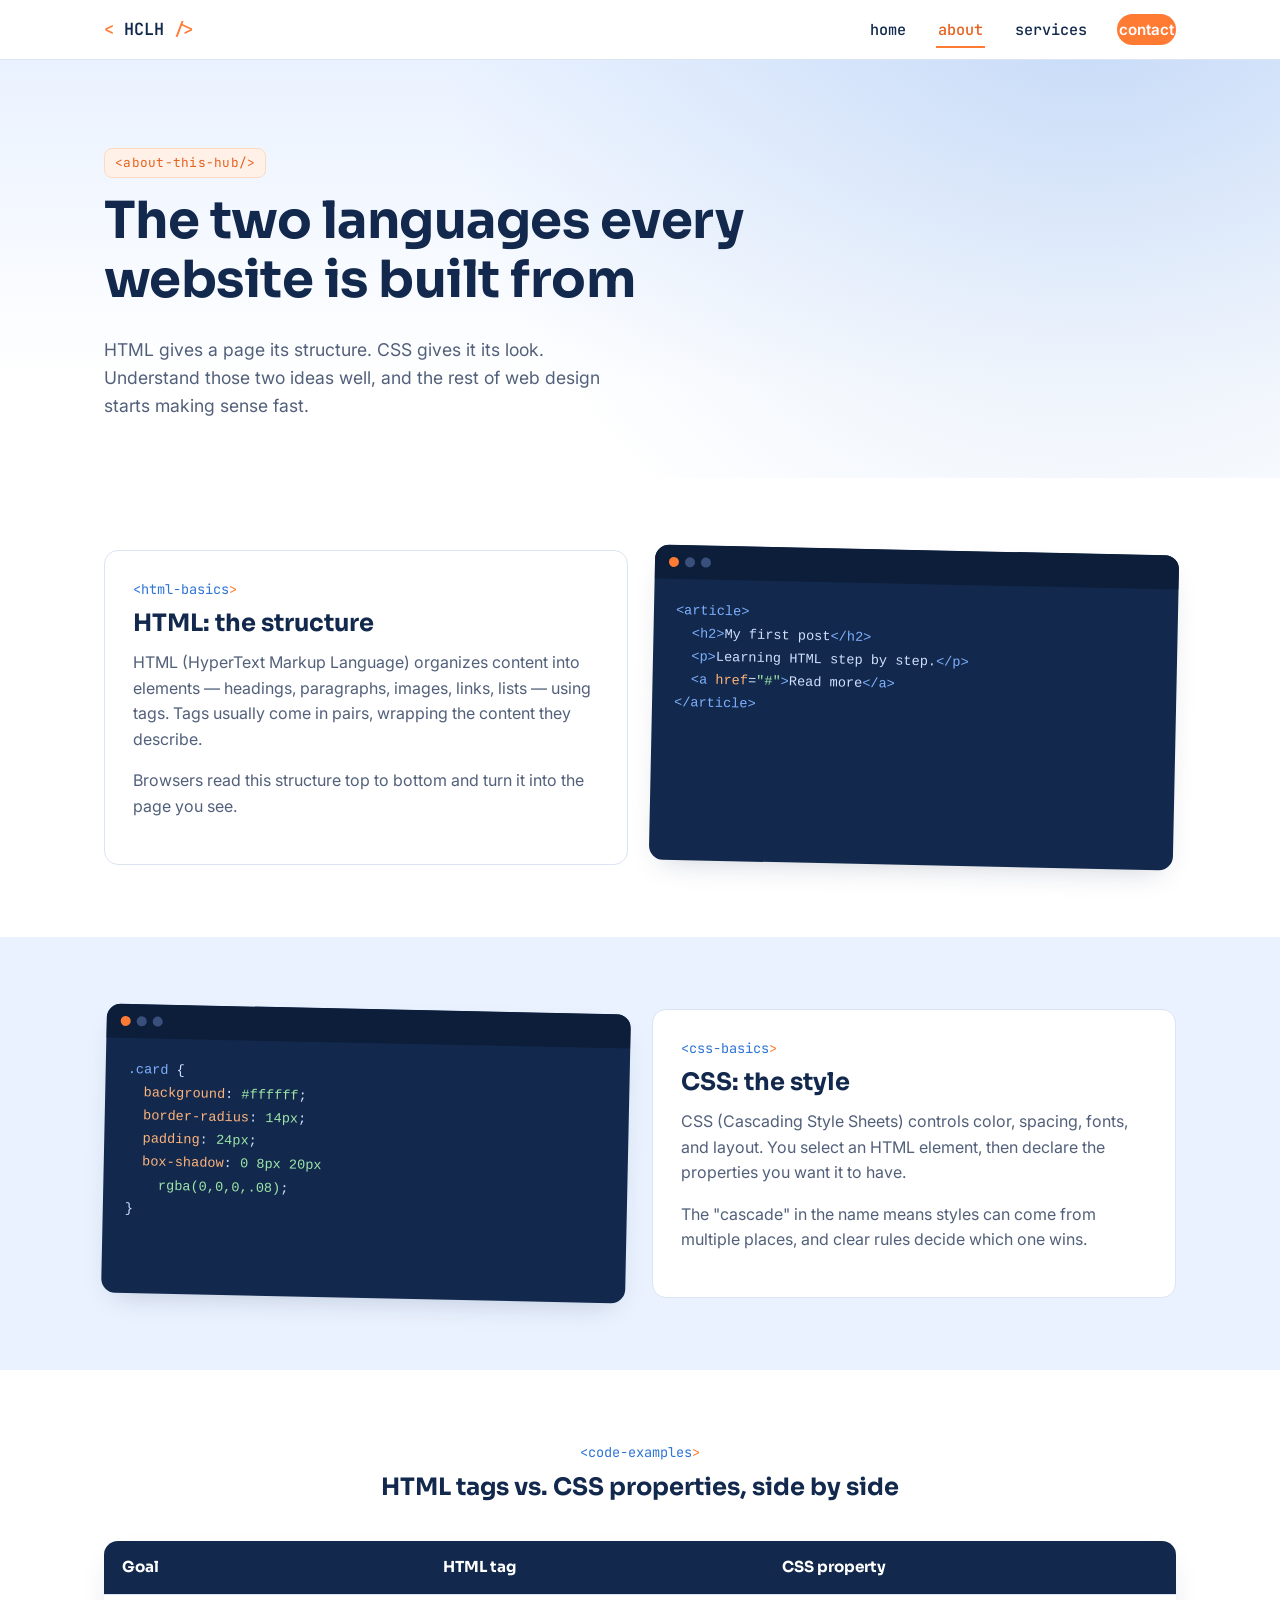
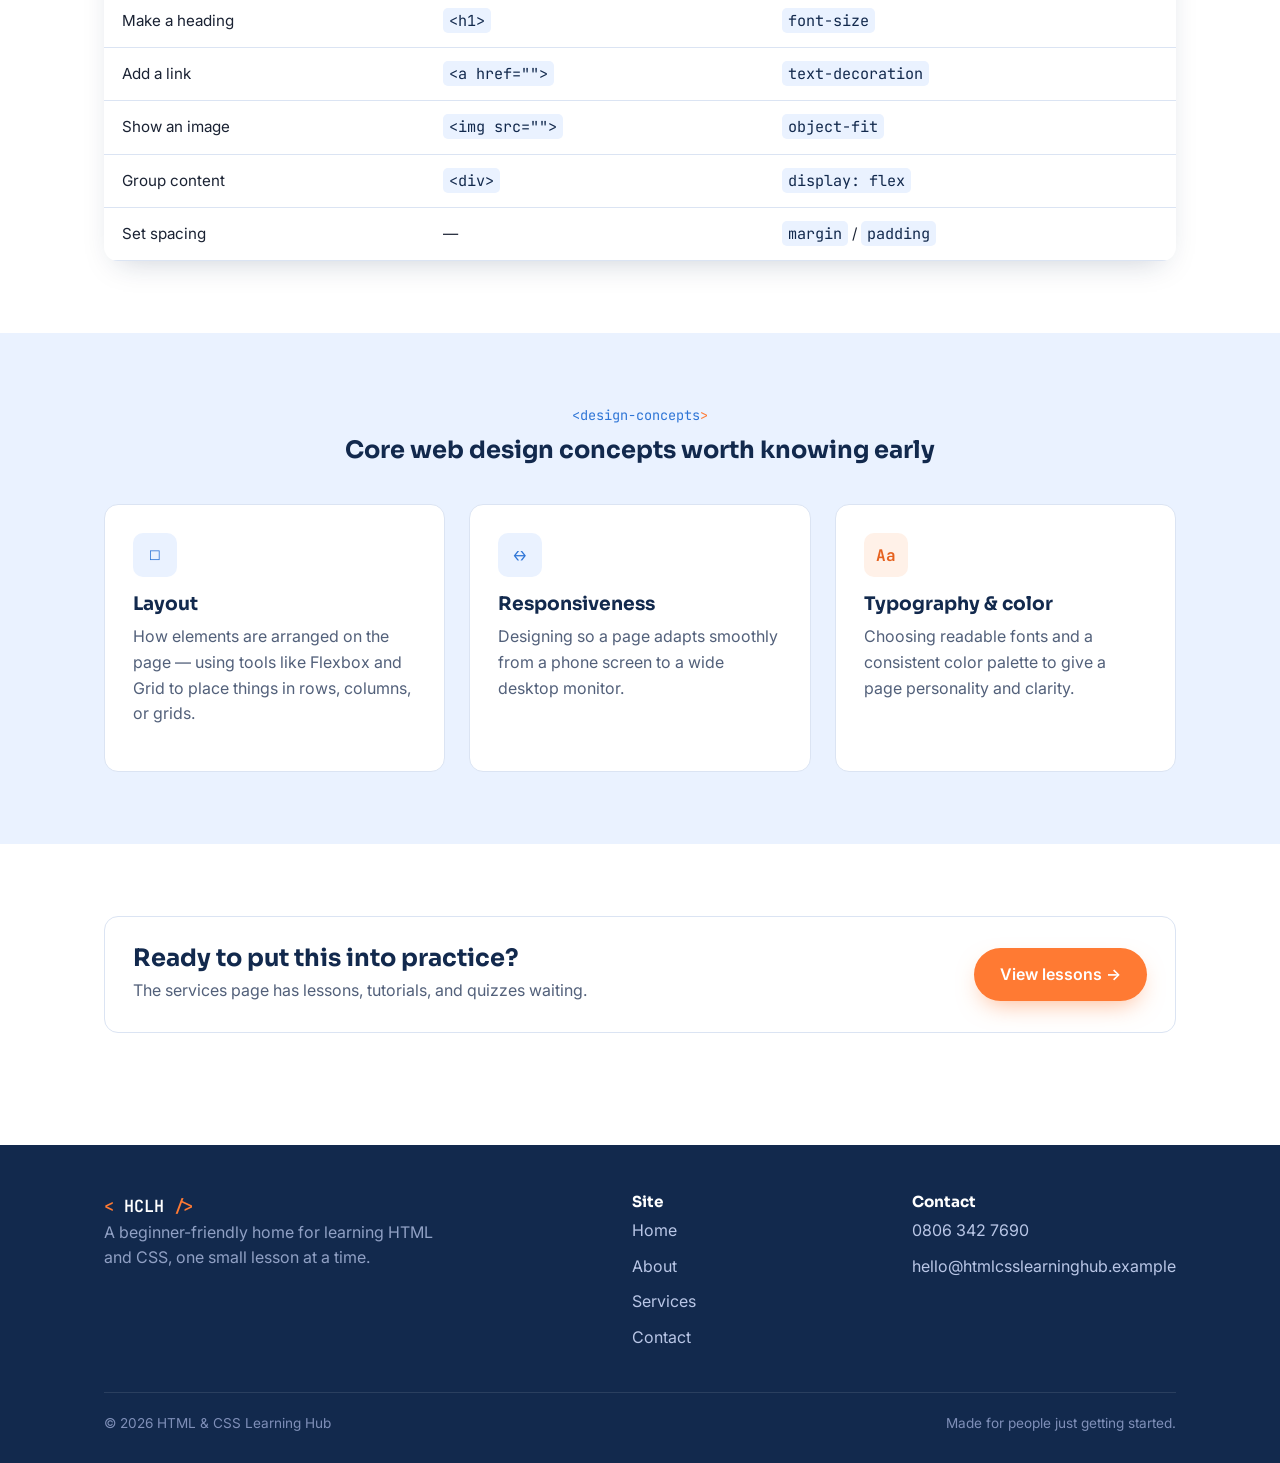
==== about.html @ b3390e3b "Add files via upload" ====
<!DOCTYPE html>
<html lang="en">
<head>
<meta charset="UTF-8" />
<meta name="viewport" content="width=device-width, initial-scale=1.0" />
<title>About — HTML &amp; CSS Learning Hub</title>
<meta name="description" content="HTML basics, CSS basics, code examples, and core web design concepts explained simply." />
<link rel="preconnect" href="https://fonts.googleapis.com">
<link href="https://fonts.googleapis.com/css2?family=Sora:wght@600;700;800&family=Inter:wght@400;500;600&family=JetBrains+Mono:wght@400;500;700&display=swap" rel="stylesheet">
<link rel="stylesheet" href="style.css" />
</head>
<body>
<a class="skip-link" href="#main">Skip to content</a>

<header class="site-header">
  <nav class="nav">
    <a href="index.html" class="brand"><span class="bracket">&lt;</span>HCLH<span class="bracket">/&gt;</span></a>
    <button class="nav-toggle" aria-label="Toggle menu" aria-expanded="false">
      <span></span>
    </button>
    <ul class="nav-links">
      <li><a href="index.html">home</a></li>
      <li><a href="about.html" aria-current="page">about</a></li>
      <li><a href="services.html">services</a></li>
      <li><a href="contact.html" class="nav-cta">contact</a></li>
    </ul>
  </nav>
</header>

<main id="main">

  <section class="hero" style="padding-bottom:40px;">
    <div class="container">
      <span class="eyebrow-tag">&lt;about-this-hub/&gt;</span>
      <h1 style="max-width:22ch;">The two languages every website is built from</h1>
      <p class="lede">HTML gives a page its structure. CSS gives it its look. Understand those two ideas well, and the rest of web design starts making sense fast.</p>
    </div>
  </section>

  <section>
    <div class="container grid-2">
      <div class="card">
        <span class="tag-label">&lt;html-basics<span class="close">&gt;</span></span>
        <h2>HTML: the structure</h2>
        <p>HTML (HyperText Markup Language) organizes content into elements — headings, paragraphs, images, links, lists — using tags. Tags usually come in pairs, wrapping the content they describe.</p>
        <p>Browsers read this structure top to bottom and turn it into the page you see.</p>
      </div>
      <div class="code-window">
        <div class="bar"><span></span><span></span><span></span></div>
        <pre><span class="tag">&lt;article&gt;</span>
  <span class="tag">&lt;h2&gt;</span>My first post<span class="tag">&lt;/h2&gt;</span>
  <span class="tag">&lt;p&gt;</span>Learning HTML step by step.<span class="tag">&lt;/p&gt;</span>
  <span class="tag">&lt;a</span> <span class="attr">href</span>=<span class="str">"#"</span><span class="tag">&gt;</span>Read more<span class="tag">&lt;/a&gt;</span>
<span class="tag">&lt;/article&gt;</span></pre>
      </div>
    </div>
  </section>

  <section class="section-alt">
    <div class="container grid-2">
      <div class="code-window" style="order:1;">
        <div class="bar"><span></span><span></span><span></span></div>
        <pre><span class="tag">.card</span> {
  <span class="attr">background</span>: <span class="str">#ffffff</span>;
  <span class="attr">border-radius</span>: <span class="str">14px</span>;
  <span class="attr">padding</span>: <span class="str">24px</span>;
  <span class="attr">box-shadow</span>: <span class="str">0 8px 20px</span>
    <span class="str">rgba(0,0,0,.08)</span>;
}</pre>
      </div>
      <div class="card" style="order:2;">
        <span class="tag-label">&lt;css-basics<span class="close">&gt;</span></span>
        <h2>CSS: the style</h2>
        <p>CSS (Cascading Style Sheets) controls color, spacing, fonts, and layout. You select an HTML element, then declare the properties you want it to have.</p>
        <p>The "cascade" in the name means styles can come from multiple places, and clear rules decide which one wins.</p>
      </div>
    </div>
  </section>

  <section>
    <div class="container">
      <div class="section-head center">
        <span class="tag-label">&lt;code-examples<span class="close">&gt;</span></span>
        <h2>HTML tags vs. CSS properties, side by side</h2>
      </div>
      <table class="compare">
        <thead>
          <tr><th>Goal</th><th>HTML tag</th><th>CSS property</th></tr>
        </thead>
        <tbody>
          <tr><td>Make a heading</td><td><code>&lt;h1&gt;</code></td><td><code>font-size</code></td></tr>
          <tr><td>Add a link</td><td><code>&lt;a href=""&gt;</code></td><td><code>text-decoration</code></td></tr>
          <tr><td>Show an image</td><td><code>&lt;img src=""&gt;</code></td><td><code>object-fit</code></td></tr>
          <tr><td>Group content</td><td><code>&lt;div&gt;</code></td><td><code>display: flex</code></td></tr>
          <tr><td>Set spacing</td><td>—</td><td><code>margin</code> / <code>padding</code></td></tr>
        </tbody>
      </table>
    </div>
  </section>

  <section class="section-alt">
    <div class="container">
      <div class="section-head center">
        <span class="tag-label">&lt;design-concepts<span class="close">&gt;</span></span>
        <h2>Core web design concepts worth knowing early</h2>
      </div>
      <div class="grid-3">
        <div class="card">
          <div class="icon">□</div>
          <h3>Layout</h3>
          <p>How elements are arranged on the page — using tools like Flexbox and Grid to place things in rows, columns, or grids.</p>
        </div>
        <div class="card">
          <div class="icon">↔</div>
          <h3>Responsiveness</h3>
          <p>Designing so a page adapts smoothly from a phone screen to a wide desktop monitor.</p>
        </div>
        <div class="card orange">
          <div class="icon">Aa</div>
          <h3>Typography &amp; color</h3>
          <p>Choosing readable fonts and a consistent color palette to give a page personality and clarity.</p>
        </div>
      </div>
    </div>
  </section>

  <section>
    <div class="container">
      <div class="card orange" style="display:flex; align-items:center; justify-content:space-between; gap:24px; flex-wrap:wrap;">
        <div>
          <h2 style="margin-bottom:6px;">Ready to put this into practice?</h2>
          <p style="margin:0;">The services page has lessons, tutorials, and quizzes waiting.</p>
        </div>
        <a href="services.html" class="btn btn-primary">View lessons →</a>
      </div>
    </div>
  </section>

</main>

<footer class="site-footer">
  <div class="container">
    <div class="footer-grid">
      <div class="footer-brand">
        <a href="index.html" class="brand" style="color:var(--white);"><span class="bracket">&lt;</span>HCLH<span class="bracket">/&gt;</span></a>
        <p>A beginner-friendly home for learning HTML and CSS, one small lesson at a time.</p>
      </div>
      <div>
        <h4>Site</h4>
        <ul>
          <li><a href="index.html">Home</a></li>
          <li><a href="about.html">About</a></li>
          <li><a href="services.html">Services</a></li>
          <li><a href="contact.html">Contact</a></li>
        </ul>
      </div>
      <div>
        <h4>Contact</h4>
        <ul>
          <li><a href="tel:08063427690">0806 342 7690</a></li>
          <li><a href="mailto:hello@htmlcsslearninghub.example">hello@htmlcsslearninghub.example</a></li>
        </ul>
      </div>
    </div>
    <div class="footer-bottom">
      <span>© 2026 HTML &amp; CSS Learning Hub</span>
      <span>Made for people just getting started.</span>
    </div>
  </div>
</footer>

<script src="script.js"></script>
</body>
</html>
---- style.css ----
/* ============================================
   HTML & CSS Learning Hub — shared stylesheet
   Palette: deep blue / sky blue / white / orange
   Display: Sora | Body: Inter | Code: JetBrains Mono
   ============================================ */

:root {
  --navy: #12294d;
  --blue: #2e75d6;
  --sky: #eaf2ff;
  --white: #ffffff;
  --orange: #ff7a33;
  --orange-dark: #e6621f;
  --ink: #1a2233;
  --ink-soft: #52607a;
  --line: #dbe4f3;

  --font-display: "Sora", sans-serif;
  --font-body: "Inter", sans-serif;
  --font-code: "JetBrains Mono", monospace;

  --radius: 14px;
  --shadow: 0 12px 30px -14px rgba(18, 41, 77, 0.25);
  --max: 1120px;
}

* { box-sizing: border-box; }

html {
  scroll-behavior: smooth;
}

@media (prefers-reduced-motion: reduce) {
  html { scroll-behavior: auto; }
  *, *::before, *::after { animation-duration: 0.01ms !important; transition-duration: 0.01ms !important; }
}

body {
  margin: 0;
  font-family: var(--font-body);
  color: var(--ink);
  background: var(--white);
  line-height: 1.6;
}

img { max-width: 100%; display: block; }

a { color: inherit; text-decoration: none; }

h1, h2, h3, h4 {
  font-family: var(--font-display);
  color: var(--navy);
  line-height: 1.15;
  margin: 0 0 0.5em;
}

p { margin: 0 0 1em; color: var(--ink-soft); }

.container {
  max-width: var(--max);
  margin: 0 auto;
  padding: 0 24px;
}

.eyebrow-tag {
  display: inline-block;
  font-family: var(--font-code);
  font-size: 0.8rem;
  color: var(--orange-dark);
  background: #fff1e8;
  border: 1px solid #ffd9bf;
  padding: 4px 10px;
  border-radius: 8px;
  margin-bottom: 14px;
  letter-spacing: 0.02em;
}

/* -------- skip link -------- */
.skip-link {
  position: absolute;
  left: -999px;
  top: auto;
  background: var(--orange);
  color: var(--white);
  padding: 10px 16px;
  border-radius: 8px;
  z-index: 200;
}
.skip-link:focus {
  left: 16px;
  top: 16px;
}

/* -------- header / nav -------- */
.site-header {
  position: sticky;
  top: 0;
  z-index: 100;
  background: rgba(255, 255, 255, 0.9);
  backdrop-filter: blur(8px);
  border-bottom: 1px solid var(--line);
}

.nav {
  display: flex;
  align-items: center;
  justify-content: space-between;
  padding: 16px 24px;
  max-width: var(--max);
  margin: 0 auto;
}

.brand {
  display: flex;
  align-items: center;
  gap: 10px;
  font-family: var(--font-code);
  font-weight: 600;
  font-size: 1.05rem;
  color: var(--navy);
}

.brand .bracket {
  color: var(--orange);
}

.nav-links {
  display: flex;
  gap: 28px;
  list-style: none;
  margin: 0;
  padding: 0;
  font-weight: 500;
}

.nav-links a {
  position: relative;
  padding: 6px 2px;
  color: var(--navy);
  font-family: var(--font-code);
  font-size: 0.95rem;
}

.nav-links a::after {
  content: "";
  position: absolute;
  left: 0;
  bottom: -2px;
  height: 2px;
  width: 0;
  background: var(--orange);
  transition: width 0.2s ease;
}

.nav-links a:hover::after,
.nav-links a[aria-current="page"]::after {
  width: 100%;
}

.nav-links a[aria-current="page"] {
  color: var(--orange-dark);
}

.nav-cta {
  background: var(--orange);
  color: var(--white) !important;
  padding: 10px 18px;
  border-radius: 999px;
  font-family: var(--font-body) !important;
  font-weight: 600;
}
.nav-cta::after { display: none; }
.nav-cta:hover { background: var(--orange-dark); }

.nav-toggle {
  display: none;
  background: none;
  border: 1px solid var(--line);
  border-radius: 8px;
  padding: 8px 10px;
  cursor: pointer;
}
.nav-toggle span,
.nav-toggle span::before,
.nav-toggle span::after {
  display: block;
  width: 20px;
  height: 2px;
  background: var(--navy);
  position: relative;
  transition: 0.2s;
}
.nav-toggle span::before { content: ""; position: absolute; top: -6px; }
.nav-toggle span::after { content: ""; position: absolute; top: 6px; }

/* -------- buttons -------- */
.btn {
  display: inline-flex;
  align-items: center;
  gap: 8px;
  padding: 14px 26px;
  border-radius: 999px;
  font-weight: 600;
  font-size: 1rem;
  border: none;
  cursor: pointer;
  transition: transform 0.15s ease, box-shadow 0.15s ease, background 0.15s ease;
}
.btn-primary {
  background: var(--orange);
  color: var(--white);
  box-shadow: 0 10px 24px -8px rgba(255, 122, 51, 0.55);
}
.btn-primary:hover { background: var(--orange-dark); transform: translateY(-2px); }

.btn-ghost {
  background: transparent;
  color: var(--navy);
  border: 1.5px solid var(--line);
}
.btn-ghost:hover { border-color: var(--blue); color: var(--blue); }

/* -------- hero -------- */
.hero {
  background:
    radial-gradient(circle at 85% -10%, rgba(46, 117, 214, 0.18), transparent 55%),
    linear-gradient(180deg, var(--sky) 0%, var(--white) 78%);
  padding: 88px 0 64px;
  overflow: hidden;
}

.hero-grid {
  display: grid;
  grid-template-columns: 1.1fr 0.9fr;
  gap: 48px;
  align-items: center;
}

.hero h1 {
  font-size: clamp(2.1rem, 4vw, 3.2rem);
  letter-spacing: -0.01em;
}

.hero h1 .accent { color: var(--orange); }

.hero p.lede {
  font-size: 1.1rem;
  max-width: 46ch;
}

.hero-actions {
  display: flex;
  gap: 14px;
  margin-top: 28px;
  flex-wrap: wrap;
}

/* code-window signature element */
.code-window {
  background: var(--navy);
  border-radius: var(--radius);
  box-shadow: var(--shadow);
  overflow: hidden;
  font-family: var(--font-code);
  transform: rotate(1.2deg);
}
.code-window:hover { transform: rotate(0deg); transition: transform 0.3s ease; }

.code-window .bar {
  display: flex;
  gap: 6px;
  padding: 12px 14px;
  background: #0d1e3a;
}
.code-window .bar span {
  width: 10px; height: 10px; border-radius: 50%;
  background: #3a507c;
}
.code-window .bar span:nth-child(1) { background: #ff7a33; }

.code-window pre {
  margin: 0;
  padding: 20px 22px 26px;
  font-size: 0.85rem;
  line-height: 1.7;
  color: #cfe0ff;
  overflow-x: auto;
}
.code-window .tag { color: #7fb0ff; }
.code-window .attr { color: #ffb37a; }
.code-window .str { color: #9ee6a8; }
.code-window .cmt { color: #6d80a8; }

/* -------- sections -------- */
section { padding: 72px 0; }
.section-alt { background: var(--sky); }

.section-head {
  max-width: 60ch;
  margin-bottom: 40px;
}
.section-head.center { margin-left: auto; margin-right: auto; text-align: center; }

/* tag-labelled section markers (structure = HTML tags, matches subject) */
.tag-label {
  font-family: var(--font-code);
  font-size: 0.85rem;
  color: var(--blue);
  display: block;
  margin-bottom: 10px;
}
.tag-label .close { color: var(--orange); }

/* -------- cards / grid -------- */
.grid-3 {
  display: grid;
  grid-template-columns: repeat(3, 1fr);
  gap: 24px;
}
.grid-2 {
  display: grid;
  grid-template-columns: repeat(2, 1fr);
  gap: 24px;
}

.card {
  background: var(--white);
  border: 1px solid var(--line);
  border-radius: var(--radius);
  padding: 28px;
  transition: transform 0.2s ease, box-shadow 0.2s ease, border-color 0.2s ease;
}
.card:hover {
  transform: translateY(-4px);
  box-shadow: var(--shadow);
  border-color: var(--blue);
}
.card .icon {
  width: 44px; height: 44px;
  border-radius: 10px;
  background: var(--sky);
  color: var(--blue);
  display: flex; align-items: center; justify-content: center;
  font-family: var(--font-code);
  font-weight: 700;
  margin-bottom: 16px;
}
.card.orange .icon { background: #fff1e8; color: var(--orange-dark); }

/* -------- steps / process (real sequence: learning path) -------- */
.path {
  display: grid;
  grid-template-columns: repeat(4, 1fr);
  gap: 20px;
  counter-reset: step;
}
.path li {
  list-style: none;
  position: relative;
  padding: 24px 20px 20px;
  background: var(--white);
  border: 1px solid var(--line);
  border-radius: var(--radius);
}
.path li::before {
  counter-increment: step;
  content: counter(step);
  font-family: var(--font-code);
  font-weight: 700;
  color: var(--white);
  background: var(--blue);
  width: 30px; height: 30px;
  border-radius: 50%;
  display: flex; align-items: center; justify-content: center;
  margin-bottom: 14px;
}
.path li:nth-child(4)::before { background: var(--orange); }

/* -------- table (code examples) -------- */
.compare {
  width: 100%;
  border-collapse: collapse;
  font-size: 0.95rem;
  background: var(--white);
  border-radius: var(--radius);
  overflow: hidden;
  box-shadow: var(--shadow);
}
.compare th, .compare td {
  padding: 14px 18px;
  text-align: left;
  border-bottom: 1px solid var(--line);
}
.compare thead th {
  background: var(--navy);
  color: var(--white);
  font-family: var(--font-display);
}
.compare code {
  font-family: var(--font-code);
  background: var(--sky);
  padding: 2px 6px;
  border-radius: 5px;
  color: var(--navy);
}

/* -------- pricing / plan cards for services -------- */
.plan {
  border: 1px solid var(--line);
  border-radius: var(--radius);
  padding: 32px 28px;
  background: var(--white);
}
.plan.featured {
  border: 2px solid var(--orange);
  box-shadow: var(--shadow);
  position: relative;
}
.plan.featured .badge {
  position: absolute;
  top: -14px; left: 28px;
  background: var(--orange);
  color: var(--white);
  font-size: 0.75rem;
  padding: 5px 12px;
  border-radius: 999px;
  font-weight: 600;
}
.plan ul { padding-left: 0; list-style: none; margin: 20px 0; }
.plan ul li {
  padding: 8px 0 8px 26px;
  position: relative;
  color: var(--ink-soft);
  border-top: 1px dashed var(--line);
}
.plan ul li:first-child { border-top: none; }
.plan ul li::before {
  content: "✓";
  position: absolute; left: 0;
  color: var(--blue);
  font-weight: 700;
}

/* -------- contact -------- */
.contact-grid {
  display: grid;
  grid-template-columns: 1fr 1fr;
  gap: 40px;
}
.info-row {
  display: flex;
  gap: 14px;
  align-items: flex-start;
  margin-bottom: 20px;
}
.info-row .ico {
  width: 40px; height: 40px;
  border-radius: 10px;
  background: var(--sky);
  color: var(--blue);
  display: flex; align-items: center; justify-content: center;
  flex-shrink: 0;
  font-family: var(--font-code);
}
.info-row strong { display: block; color: var(--navy); }

form.contact-form {
  background: var(--white);
  border: 1px solid var(--line);
  border-radius: var(--radius);
  padding: 28px;
  box-shadow: var(--shadow);
}
.field { margin-bottom: 18px; }
.field label {
  display: block;
  font-weight: 600;
  font-size: 0.9rem;
  color: var(--navy);
  margin-bottom: 6px;
}
.field input,
.field textarea {
  width: 100%;
  padding: 12px 14px;
  border-radius: 10px;
  border: 1.5px solid var(--line);
  font-family: var(--font-body);
  font-size: 0.95rem;
  background: var(--sky);
  color: var(--ink);
}
.field input:focus,
.field textarea:focus {
  outline: 2px solid var(--blue);
  outline-offset: 1px;
  background: var(--white);
}
.field textarea { resize: vertical; min-height: 120px; }

.map-embed {
  border-radius: var(--radius);
  overflow: hidden;
  border: 1px solid var(--line);
  margin-top: 24px;
  box-shadow: var(--shadow);
}
.map-embed iframe { width: 100%; height: 260px; border: 0; display: block; }

/* -------- footer -------- */
footer.site-footer {
  background: var(--navy);
  color: #b9c6e6;
  padding: 48px 0 28px;
  margin-top: 40px;
}
.footer-grid {
  display: grid;
  grid-template-columns: 2fr 1fr 1fr;
  gap: 32px;
  margin-bottom: 32px;
}
.footer-grid h4 { color: var(--white); font-size: 0.95rem; }
.footer-grid ul { list-style: none; padding: 0; margin: 0; }
.footer-grid li { margin-bottom: 10px; }
.footer-grid a:hover { color: var(--orange); }
.footer-brand p { color: #90a0c4; max-width: 34ch; }
.footer-bottom {
  border-top: 1px solid rgba(255,255,255,0.1);
  padding-top: 20px;
  font-size: 0.85rem;
  display: flex;
  justify-content: space-between;
  flex-wrap: wrap;
  gap: 8px;
  color: #7f8fb8;
}

/* -------- focus visibility -------- */
a:focus-visible, button:focus-visible, input:focus-visible, textarea:focus-visible {
  outline: 2px solid var(--orange);
  outline-offset: 2px;
}

/* -------- responsive -------- */
@media (max-width: 900px) {
  .hero-grid { grid-template-columns: 1fr; }
  .grid-3, .path { grid-template-columns: repeat(2, 1fr); }
  .grid-2, .contact-grid { grid-template-columns: 1fr; }
  .footer-grid { grid-template-columns: 1fr 1fr; }
}

@media (max-width: 680px) {
  .nav-links {
    position: absolute;
    top: 100%; left: 0; right: 0;
    background: var(--white);
    flex-direction: column;
    padding: 20px 24px;
    border-bottom: 1px solid var(--line);
    display: none;
    gap: 16px;
  }
  .nav-links.open { display: flex; }
  .nav-toggle { display: block; }
  .grid-3, .path, .footer-grid { grid-template-columns: 1fr; }
  .hero { padding: 56px 0 40px; }
  .compare { font-size: 0.85rem; }
}
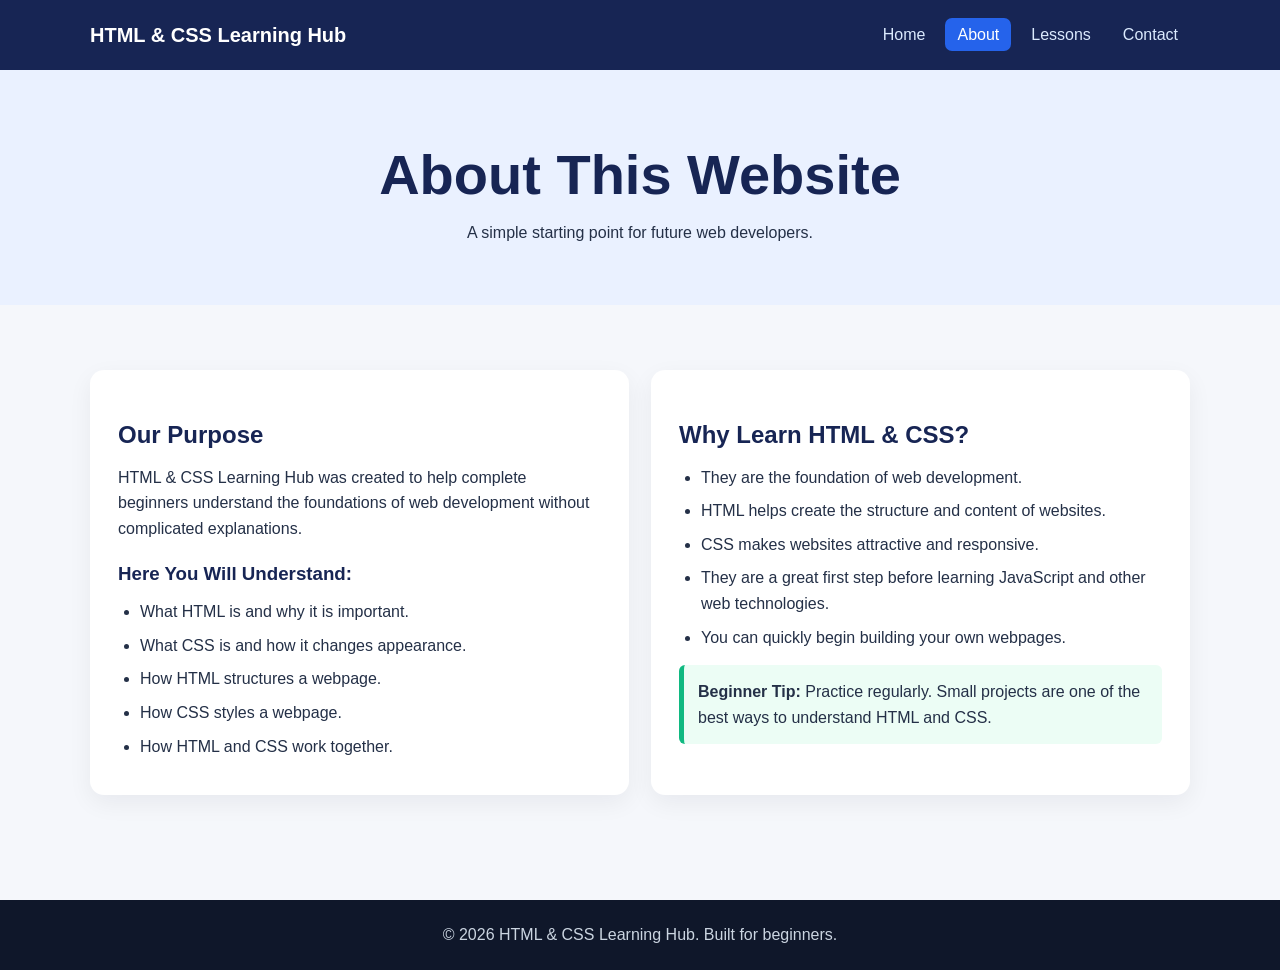
==== commit 533be42a: "Add files via upload" ====
--- a/about.html
+++ b/about.html
@@ -1,174 +1,42 @@
 <!DOCTYPE html>
 <html lang="en">
 <head>
-<meta charset="UTF-8" />
-<meta name="viewport" content="width=device-width, initial-scale=1.0" />
-<title>About — HTML &amp; CSS Learning Hub</title>
-<meta name="description" content="HTML basics, CSS basics, code examples, and core web design concepts explained simply." />
-<link rel="preconnect" href="https://fonts.googleapis.com">
-<link href="https://fonts.googleapis.com/css2?family=Sora:wght@600;700;800&family=Inter:wght@400;500;600&family=JetBrains+Mono:wght@400;500;700&display=swap" rel="stylesheet">
-<link rel="stylesheet" href="style.css" />
+  <meta charset="UTF-8">
+  <meta name="viewport" content="width=device-width, initial-scale=1.0">
+  <title>HTML & CSS Learning Hub | About</title>
+  <link rel="stylesheet" href="style.css">
 </head>
 <body>
-<a class="skip-link" href="#main">Skip to content</a>
-
-<header class="site-header">
-  <nav class="nav">
-    <a href="index.html" class="brand"><span class="bracket">&lt;</span>HCLH<span class="bracket">/&gt;</span></a>
-    <button class="nav-toggle" aria-label="Toggle menu" aria-expanded="false">
-      <span></span>
-    </button>
-    <ul class="nav-links">
-      <li><a href="index.html">home</a></li>
-      <li><a href="about.html" aria-current="page">about</a></li>
-      <li><a href="services.html">services</a></li>
-      <li><a href="contact.html" class="nav-cta">contact</a></li>
+<header><div class="container nav"><a class="logo" href="index.html">HTML & CSS Learning Hub</a>
+<nav><ul><li><a href="index.html">Home</a></li><li><a class="active" href="about.html">About</a></li><li><a href="lessons.html">Lessons</a></li><li><a href="contact.html">Contact</a></li></ul></nav></div></header>
+<main>
+<section class="page-hero"><div class="container"><h1>About This Website</h1><p>A simple starting point for future web developers.</p></div></section>
+<section><div class="container grid-2">
+  <div class="content">
+    <h2>Our Purpose</h2>
+    <p>HTML & CSS Learning Hub was created to help complete beginners understand the foundations of web development without complicated explanations.</p>
+    <h3>Here You Will Understand:</h3>
+    <ul>
+      <li>What HTML is and why it is important.</li>
+      <li>What CSS is and how it changes appearance.</li>
+      <li>How HTML structures a webpage.</li>
+      <li>How CSS styles a webpage.</li>
+      <li>How HTML and CSS work together.</li>
     </ul>
-  </nav>
-</header>
-
-<main id="main">
-
-  <section class="hero" style="padding-bottom:40px;">
-    <div class="container">
-      <span class="eyebrow-tag">&lt;about-this-hub/&gt;</span>
-      <h1 style="max-width:22ch;">The two languages every website is built from</h1>
-      <p class="lede">HTML gives a page its structure. CSS gives it its look. Understand those two ideas well, and the rest of web design starts making sense fast.</p>
-    </div>
-  </section>
-
-  <section>
-    <div class="container grid-2">
-      <div class="card">
-        <span class="tag-label">&lt;html-basics<span class="close">&gt;</span></span>
-        <h2>HTML: the structure</h2>
-        <p>HTML (HyperText Markup Language) organizes content into elements — headings, paragraphs, images, links, lists — using tags. Tags usually come in pairs, wrapping the content they describe.</p>
-        <p>Browsers read this structure top to bottom and turn it into the page you see.</p>
-      </div>
-      <div class="code-window">
-        <div class="bar"><span></span><span></span><span></span></div>
-        <pre><span class="tag">&lt;article&gt;</span>
-  <span class="tag">&lt;h2&gt;</span>My first post<span class="tag">&lt;/h2&gt;</span>
-  <span class="tag">&lt;p&gt;</span>Learning HTML step by step.<span class="tag">&lt;/p&gt;</span>
-  <span class="tag">&lt;a</span> <span class="attr">href</span>=<span class="str">"#"</span><span class="tag">&gt;</span>Read more<span class="tag">&lt;/a&gt;</span>
-<span class="tag">&lt;/article&gt;</span></pre>
-      </div>
-    </div>
-  </section>
-
-  <section class="section-alt">
-    <div class="container grid-2">
-      <div class="code-window" style="order:1;">
-        <div class="bar"><span></span><span></span><span></span></div>
-        <pre><span class="tag">.card</span> {
-  <span class="attr">background</span>: <span class="str">#ffffff</span>;
-  <span class="attr">border-radius</span>: <span class="str">14px</span>;
-  <span class="attr">padding</span>: <span class="str">24px</span>;
-  <span class="attr">box-shadow</span>: <span class="str">0 8px 20px</span>
-    <span class="str">rgba(0,0,0,.08)</span>;
-}</pre>
-      </div>
-      <div class="card" style="order:2;">
-        <span class="tag-label">&lt;css-basics<span class="close">&gt;</span></span>
-        <h2>CSS: the style</h2>
-        <p>CSS (Cascading Style Sheets) controls color, spacing, fonts, and layout. You select an HTML element, then declare the properties you want it to have.</p>
-        <p>The "cascade" in the name means styles can come from multiple places, and clear rules decide which one wins.</p>
-      </div>
-    </div>
-  </section>
-
-  <section>
-    <div class="container">
-      <div class="section-head center">
-        <span class="tag-label">&lt;code-examples<span class="close">&gt;</span></span>
-        <h2>HTML tags vs. CSS properties, side by side</h2>
-      </div>
-      <table class="compare">
-        <thead>
-          <tr><th>Goal</th><th>HTML tag</th><th>CSS property</th></tr>
-        </thead>
-        <tbody>
-          <tr><td>Make a heading</td><td><code>&lt;h1&gt;</code></td><td><code>font-size</code></td></tr>
-          <tr><td>Add a link</td><td><code>&lt;a href=""&gt;</code></td><td><code>text-decoration</code></td></tr>
-          <tr><td>Show an image</td><td><code>&lt;img src=""&gt;</code></td><td><code>object-fit</code></td></tr>
-          <tr><td>Group content</td><td><code>&lt;div&gt;</code></td><td><code>display: flex</code></td></tr>
-          <tr><td>Set spacing</td><td>—</td><td><code>margin</code> / <code>padding</code></td></tr>
-        </tbody>
-      </table>
-    </div>
-  </section>
-
-  <section class="section-alt">
-    <div class="container">
-      <div class="section-head center">
-        <span class="tag-label">&lt;design-concepts<span class="close">&gt;</span></span>
-        <h2>Core web design concepts worth knowing early</h2>
-      </div>
-      <div class="grid-3">
-        <div class="card">
-          <div class="icon">□</div>
-          <h3>Layout</h3>
-          <p>How elements are arranged on the page — using tools like Flexbox and Grid to place things in rows, columns, or grids.</p>
-        </div>
-        <div class="card">
-          <div class="icon">↔</div>
-          <h3>Responsiveness</h3>
-          <p>Designing so a page adapts smoothly from a phone screen to a wide desktop monitor.</p>
-        </div>
-        <div class="card orange">
-          <div class="icon">Aa</div>
-          <h3>Typography &amp; color</h3>
-          <p>Choosing readable fonts and a consistent color palette to give a page personality and clarity.</p>
-        </div>
-      </div>
-    </div>
-  </section>
-
-  <section>
-    <div class="container">
-      <div class="card orange" style="display:flex; align-items:center; justify-content:space-between; gap:24px; flex-wrap:wrap;">
-        <div>
-          <h2 style="margin-bottom:6px;">Ready to put this into practice?</h2>
-          <p style="margin:0;">The services page has lessons, tutorials, and quizzes waiting.</p>
-        </div>
-        <a href="services.html" class="btn btn-primary">View lessons →</a>
-      </div>
-    </div>
-  </section>
-
+  </div>
+  <div class="content">
+    <h2>Why Learn HTML & CSS?</h2>
+    <ul>
+      <li>They are the foundation of web development.</li>
+      <li>HTML helps create the structure and content of websites.</li>
+      <li>CSS makes websites attractive and responsive.</li>
+      <li>They are a great first step before learning JavaScript and other web technologies.</li>
+      <li>You can quickly begin building your own webpages.</li>
+    </ul>
+    <div class="tip"><strong>Beginner Tip:</strong> Practice regularly. Small projects are one of the best ways to understand HTML and CSS.</div>
+  </div>
+</div></section>
 </main>
-
-<footer class="site-footer">
-  <div class="container">
-    <div class="footer-grid">
-      <div class="footer-brand">
-        <a href="index.html" class="brand" style="color:var(--white);"><span class="bracket">&lt;</span>HCLH<span class="bracket">/&gt;</span></a>
-        <p>A beginner-friendly home for learning HTML and CSS, one small lesson at a time.</p>
-      </div>
-      <div>
-        <h4>Site</h4>
-        <ul>
-          <li><a href="index.html">Home</a></li>
-          <li><a href="about.html">About</a></li>
-          <li><a href="services.html">Services</a></li>
-          <li><a href="contact.html">Contact</a></li>
-        </ul>
-      </div>
-      <div>
-        <h4>Contact</h4>
-        <ul>
-          <li><a href="tel:08063427690">0806 342 7690</a></li>
-          <li><a href="mailto:hello@htmlcsslearninghub.example">hello@htmlcsslearninghub.example</a></li>
-        </ul>
-      </div>
-    </div>
-    <div class="footer-bottom">
-      <span>© 2026 HTML &amp; CSS Learning Hub</span>
-      <span>Made for people just getting started.</span>
-    </div>
-  </div>
-</footer>
-
-<script src="script.js"></script>
+<footer><p>&copy; 2026 HTML & CSS Learning Hub. Built for beginners.</p></footer>
 </body>
-</html>
+</html>
--- a/style.css
+++ b/style.css
@@ -1,569 +1,72 @@
-/* ============================================
-   HTML & CSS Learning Hub — shared stylesheet
-   Palette: deep blue / sky blue / white / orange
-   Display: Sora | Body: Inter | Code: JetBrains Mono
-   ============================================ */
+/* HTML & CSS Learning Hub - Shared Styles */
+* { box-sizing: border-box; margin: 0; padding: 0; }
+html { scroll-behavior: smooth; }
+body {
+  font-family: Arial, Helvetica, sans-serif;
+  line-height: 1.6;
+  color: #243047;
+  background: #f5f7fb;
+}
+.container { width: min(1100px, 92%); margin: auto; }
+header { background: #172554; color: white; position: sticky; top: 0; z-index: 10; }
+.nav { min-height: 70px; display: flex; align-items: center; justify-content: space-between; gap: 20px; }
+.logo { color: white; text-decoration: none; font-size: 1.25rem; font-weight: 800; }
+nav ul { display: flex; list-style: none; gap: 8px; flex-wrap: wrap; }
+nav a { color: #dbeafe; text-decoration: none; padding: 8px 12px; border-radius: 7px; }
+nav a:hover, nav a.active { background: #2563eb; color: white; }
 
-:root {
-  --navy: #12294d;
-  --blue: #2e75d6;
-  --sky: #eaf2ff;
-  --white: #ffffff;
-  --orange: #ff7a33;
-  --orange-dark: #e6621f;
-  --ink: #1a2233;
-  --ink-soft: #52607a;
-  --line: #dbe4f3;
+.hero { padding: 85px 0; background: linear-gradient(135deg, #172554, #2563eb); color: white; }
+.hero-grid { display: grid; grid-template-columns: 1.3fr .7fr; gap: 35px; align-items: center; }
+.hero h1 { font-size: clamp(2.2rem, 6vw, 4.5rem); line-height: 1.1; margin-bottom: 18px; }
+.hero p { font-size: 1.1rem; max-width: 650px; color: #dbeafe; margin-bottom: 25px; }
+.code-window { background: #0f172a; border: 1px solid #475569; border-radius: 15px; padding: 22px; font-family: Consolas, monospace; box-shadow: 0 20px 40px rgba(0,0,0,.25); }
+.code-window .tag { color: #60a5fa; } .code-window .text { color: #f8fafc; }
+.btns { display: flex; gap: 12px; flex-wrap: wrap; }
+.btn { display: inline-block; padding: 12px 20px; border-radius: 8px; text-decoration: none; font-weight: bold; transition: .2s; }
+.btn-primary { background: white; color: #1d4ed8; }
+.btn-secondary { border: 2px solid white; color: white; }
+.btn:hover { transform: translateY(-2px); opacity: .92; }
 
-  --font-display: "Sora", sans-serif;
-  --font-body: "Inter", sans-serif;
-  --font-code: "JetBrains Mono", monospace;
+section { padding: 65px 0; }
+.section-title { text-align: center; margin-bottom: 35px; }
+.section-title h2 { font-size: 2rem; color: #172554; margin-bottom: 8px; }
+.section-title p { color: #64748b; }
+.grid-3, .grid-2 { display: grid; gap: 22px; }
+.grid-3 { grid-template-columns: repeat(3, 1fr); }
+.grid-2 { grid-template-columns: repeat(2, 1fr); }
+.card { background: white; padding: 26px; border-radius: 14px; box-shadow: 0 8px 25px rgba(15,23,42,.08); transition: .2s; }
+.card:hover { transform: translateY(-5px); }
+.card h3 { color: #1d4ed8; margin-bottom: 10px; }
+.icon { font-size: 2rem; margin-bottom: 10px; display: block; }
+.highlight { background: #eaf1ff; }
+.page-hero { background: #eaf1ff; padding: 60px 0; text-align: center; }
+.page-hero h1 { color: #172554; font-size: clamp(2rem, 5vw, 3.5rem); }
 
-  --radius: 14px;
-  --shadow: 0 12px 30px -14px rgba(18, 41, 77, 0.25);
-  --max: 1120px;
+.content { background: white; padding: 28px; border-radius: 14px; box-shadow: 0 8px 25px rgba(15,23,42,.06); }
+.content h2, .content h3 { color: #172554; margin: 18px 0 10px; }
+.content ul { padding-left: 22px; }
+.content li { margin: 8px 0; }
+
+.lesson { background: white; margin-bottom: 24px; padding: 28px; border-radius: 14px; box-shadow: 0 8px 25px rgba(15,23,42,.07); }
+.lesson h2 { color: #1d4ed8; }
+.lesson h3 { margin-top: 15px; }
+pre { background: #0f172a; color: #e2e8f0; padding: 18px; border-radius: 10px; overflow-x: auto; margin: 15px 0; }
+code { font-family: Consolas, monospace; }
+.tip { background: #ecfdf5; border-left: 5px solid #10b981; padding: 14px; margin-top: 15px; border-radius: 6px; }
+
+.contact-wrap { display: grid; grid-template-columns: 1fr 1fr; gap: 25px; }
+form { background: white; padding: 28px; border-radius: 14px; box-shadow: 0 8px 25px rgba(15,23,42,.08); }
+label { display: block; font-weight: bold; margin: 14px 0 6px; }
+input, textarea { width: 100%; padding: 12px; border: 1px solid #cbd5e1; border-radius: 8px; font: inherit; }
+textarea { min-height: 150px; resize: vertical; }
+button { border: 0; background: #2563eb; color: white; padding: 12px 20px; border-radius: 8px; font: inherit; font-weight: bold; cursor: pointer; margin-top: 16px; }
+button:hover { background: #1d4ed8; }
+.contact-info p { margin: 18px 0; font-size: 1.05rem; }
+footer { background: #0f172a; color: #cbd5e1; text-align: center; padding: 22px; margin-top: 40px; }
+
+@media (max-width: 760px) {
+  .nav { padding: 12px 0; flex-direction: column; }
+  .hero-grid, .grid-3, .grid-2, .contact-wrap { grid-template-columns: 1fr; }
+  .hero { padding: 60px 0; }
+  nav ul { justify-content: center; }
 }
-
-* { box-sizing: border-box; }
-
-html {
-  scroll-behavior: smooth;
-}
-
-@media (prefers-reduced-motion: reduce) {
-  html { scroll-behavior: auto; }
-  *, *::before, *::after { animation-duration: 0.01ms !important; transition-duration: 0.01ms !important; }
-}
-
-body {
-  margin: 0;
-  font-family: var(--font-body);
-  color: var(--ink);
-  background: var(--white);
-  line-height: 1.6;
-}
-
-img { max-width: 100%; display: block; }
-
-a { color: inherit; text-decoration: none; }
-
-h1, h2, h3, h4 {
-  font-family: var(--font-display);
-  color: var(--navy);
-  line-height: 1.15;
-  margin: 0 0 0.5em;
-}
-
-p { margin: 0 0 1em; color: var(--ink-soft); }
-
-.container {
-  max-width: var(--max);
-  margin: 0 auto;
-  padding: 0 24px;
-}
-
-.eyebrow-tag {
-  display: inline-block;
-  font-family: var(--font-code);
-  font-size: 0.8rem;
-  color: var(--orange-dark);
-  background: #fff1e8;
-  border: 1px solid #ffd9bf;
-  padding: 4px 10px;
-  border-radius: 8px;
-  margin-bottom: 14px;
-  letter-spacing: 0.02em;
-}
-
-/* -------- skip link -------- */
-.skip-link {
-  position: absolute;
-  left: -999px;
-  top: auto;
-  background: var(--orange);
-  color: var(--white);
-  padding: 10px 16px;
-  border-radius: 8px;
-  z-index: 200;
-}
-.skip-link:focus {
-  left: 16px;
-  top: 16px;
-}
-
-/* -------- header / nav -------- */
-.site-header {
-  position: sticky;
-  top: 0;
-  z-index: 100;
-  background: rgba(255, 255, 255, 0.9);
-  backdrop-filter: blur(8px);
-  border-bottom: 1px solid var(--line);
-}
-
-.nav {
-  display: flex;
-  align-items: center;
-  justify-content: space-between;
-  padding: 16px 24px;
-  max-width: var(--max);
-  margin: 0 auto;
-}
-
-.brand {
-  display: flex;
-  align-items: center;
-  gap: 10px;
-  font-family: var(--font-code);
-  font-weight: 600;
-  font-size: 1.05rem;
-  color: var(--navy);
-}
-
-.brand .bracket {
-  color: var(--orange);
-}
-
-.nav-links {
-  display: flex;
-  gap: 28px;
-  list-style: none;
-  margin: 0;
-  padding: 0;
-  font-weight: 500;
-}
-
-.nav-links a {
-  position: relative;
-  padding: 6px 2px;
-  color: var(--navy);
-  font-family: var(--font-code);
-  font-size: 0.95rem;
-}
-
-.nav-links a::after {
-  content: "";
-  position: absolute;
-  left: 0;
-  bottom: -2px;
-  height: 2px;
-  width: 0;
-  background: var(--orange);
-  transition: width 0.2s ease;
-}
-
-.nav-links a:hover::after,
-.nav-links a[aria-current="page"]::after {
-  width: 100%;
-}
-
-.nav-links a[aria-current="page"] {
-  color: var(--orange-dark);
-}
-
-.nav-cta {
-  background: var(--orange);
-  color: var(--white) !important;
-  padding: 10px 18px;
-  border-radius: 999px;
-  font-family: var(--font-body) !important;
-  font-weight: 600;
-}
-.nav-cta::after { display: none; }
-.nav-cta:hover { background: var(--orange-dark); }
-
-.nav-toggle {
-  display: none;
-  background: none;
-  border: 1px solid var(--line);
-  border-radius: 8px;
-  padding: 8px 10px;
-  cursor: pointer;
-}
-.nav-toggle span,
-.nav-toggle span::before,
-.nav-toggle span::after {
-  display: block;
-  width: 20px;
-  height: 2px;
-  background: var(--navy);
-  position: relative;
-  transition: 0.2s;
-}
-.nav-toggle span::before { content: ""; position: absolute; top: -6px; }
-.nav-toggle span::after { content: ""; position: absolute; top: 6px; }
-
-/* -------- buttons -------- */
-.btn {
-  display: inline-flex;
-  align-items: center;
-  gap: 8px;
-  padding: 14px 26px;
-  border-radius: 999px;
-  font-weight: 600;
-  font-size: 1rem;
-  border: none;
-  cursor: pointer;
-  transition: transform 0.15s ease, box-shadow 0.15s ease, background 0.15s ease;
-}
-.btn-primary {
-  background: var(--orange);
-  color: var(--white);
-  box-shadow: 0 10px 24px -8px rgba(255, 122, 51, 0.55);
-}
-.btn-primary:hover { background: var(--orange-dark); transform: translateY(-2px); }
-
-.btn-ghost {
-  background: transparent;
-  color: var(--navy);
-  border: 1.5px solid var(--line);
-}
-.btn-ghost:hover { border-color: var(--blue); color: var(--blue); }
-
-/* -------- hero -------- */
-.hero {
-  background:
-    radial-gradient(circle at 85% -10%, rgba(46, 117, 214, 0.18), transparent 55%),
-    linear-gradient(180deg, var(--sky) 0%, var(--white) 78%);
-  padding: 88px 0 64px;
-  overflow: hidden;
-}
-
-.hero-grid {
-  display: grid;
-  grid-template-columns: 1.1fr 0.9fr;
-  gap: 48px;
-  align-items: center;
-}
-
-.hero h1 {
-  font-size: clamp(2.1rem, 4vw, 3.2rem);
-  letter-spacing: -0.01em;
-}
-
-.hero h1 .accent { color: var(--orange); }
-
-.hero p.lede {
-  font-size: 1.1rem;
-  max-width: 46ch;
-}
-
-.hero-actions {
-  display: flex;
-  gap: 14px;
-  margin-top: 28px;
-  flex-wrap: wrap;
-}
-
-/* code-window signature element */
-.code-window {
-  background: var(--navy);
-  border-radius: var(--radius);
-  box-shadow: var(--shadow);
-  overflow: hidden;
-  font-family: var(--font-code);
-  transform: rotate(1.2deg);
-}
-.code-window:hover { transform: rotate(0deg); transition: transform 0.3s ease; }
-
-.code-window .bar {
-  display: flex;
-  gap: 6px;
-  padding: 12px 14px;
-  background: #0d1e3a;
-}
-.code-window .bar span {
-  width: 10px; height: 10px; border-radius: 50%;
-  background: #3a507c;
-}
-.code-window .bar span:nth-child(1) { background: #ff7a33; }
-
-.code-window pre {
-  margin: 0;
-  padding: 20px 22px 26px;
-  font-size: 0.85rem;
-  line-height: 1.7;
-  color: #cfe0ff;
-  overflow-x: auto;
-}
-.code-window .tag { color: #7fb0ff; }
-.code-window .attr { color: #ffb37a; }
-.code-window .str { color: #9ee6a8; }
-.code-window .cmt { color: #6d80a8; }
-
-/* -------- sections -------- */
-section { padding: 72px 0; }
-.section-alt { background: var(--sky); }
-
-.section-head {
-  max-width: 60ch;
-  margin-bottom: 40px;
-}
-.section-head.center { margin-left: auto; margin-right: auto; text-align: center; }
-
-/* tag-labelled section markers (structure = HTML tags, matches subject) */
-.tag-label {
-  font-family: var(--font-code);
-  font-size: 0.85rem;
-  color: var(--blue);
-  display: block;
-  margin-bottom: 10px;
-}
-.tag-label .close { color: var(--orange); }
-
-/* -------- cards / grid -------- */
-.grid-3 {
-  display: grid;
-  grid-template-columns: repeat(3, 1fr);
-  gap: 24px;
-}
-.grid-2 {
-  display: grid;
-  grid-template-columns: repeat(2, 1fr);
-  gap: 24px;
-}
-
-.card {
-  background: var(--white);
-  border: 1px solid var(--line);
-  border-radius: var(--radius);
-  padding: 28px;
-  transition: transform 0.2s ease, box-shadow 0.2s ease, border-color 0.2s ease;
-}
-.card:hover {
-  transform: translateY(-4px);
-  box-shadow: var(--shadow);
-  border-color: var(--blue);
-}
-.card .icon {
-  width: 44px; height: 44px;
-  border-radius: 10px;
-  background: var(--sky);
-  color: var(--blue);
-  display: flex; align-items: center; justify-content: center;
-  font-family: var(--font-code);
-  font-weight: 700;
-  margin-bottom: 16px;
-}
-.card.orange .icon { background: #fff1e8; color: var(--orange-dark); }
-
-/* -------- steps / process (real sequence: learning path) -------- */
-.path {
-  display: grid;
-  grid-template-columns: repeat(4, 1fr);
-  gap: 20px;
-  counter-reset: step;
-}
-.path li {
-  list-style: none;
-  position: relative;
-  padding: 24px 20px 20px;
-  background: var(--white);
-  border: 1px solid var(--line);
-  border-radius: var(--radius);
-}
-.path li::before {
-  counter-increment: step;
-  content: counter(step);
-  font-family: var(--font-code);
-  font-weight: 700;
-  color: var(--white);
-  background: var(--blue);
-  width: 30px; height: 30px;
-  border-radius: 50%;
-  display: flex; align-items: center; justify-content: center;
-  margin-bottom: 14px;
-}
-.path li:nth-child(4)::before { background: var(--orange); }
-
-/* -------- table (code examples) -------- */
-.compare {
-  width: 100%;
-  border-collapse: collapse;
-  font-size: 0.95rem;
-  background: var(--white);
-  border-radius: var(--radius);
-  overflow: hidden;
-  box-shadow: var(--shadow);
-}
-.compare th, .compare td {
-  padding: 14px 18px;
-  text-align: left;
-  border-bottom: 1px solid var(--line);
-}
-.compare thead th {
-  background: var(--navy);
-  color: var(--white);
-  font-family: var(--font-display);
-}
-.compare code {
-  font-family: var(--font-code);
-  background: var(--sky);
-  padding: 2px 6px;
-  border-radius: 5px;
-  color: var(--navy);
-}
-
-/* -------- pricing / plan cards for services -------- */
-.plan {
-  border: 1px solid var(--line);
-  border-radius: var(--radius);
-  padding: 32px 28px;
-  background: var(--white);
-}
-.plan.featured {
-  border: 2px solid var(--orange);
-  box-shadow: var(--shadow);
-  position: relative;
-}
-.plan.featured .badge {
-  position: absolute;
-  top: -14px; left: 28px;
-  background: var(--orange);
-  color: var(--white);
-  font-size: 0.75rem;
-  padding: 5px 12px;
-  border-radius: 999px;
-  font-weight: 600;
-}
-.plan ul { padding-left: 0; list-style: none; margin: 20px 0; }
-.plan ul li {
-  padding: 8px 0 8px 26px;
-  position: relative;
-  color: var(--ink-soft);
-  border-top: 1px dashed var(--line);
-}
-.plan ul li:first-child { border-top: none; }
-.plan ul li::before {
-  content: "✓";
-  position: absolute; left: 0;
-  color: var(--blue);
-  font-weight: 700;
-}
-
-/* -------- contact -------- */
-.contact-grid {
-  display: grid;
-  grid-template-columns: 1fr 1fr;
-  gap: 40px;
-}
-.info-row {
-  display: flex;
-  gap: 14px;
-  align-items: flex-start;
-  margin-bottom: 20px;
-}
-.info-row .ico {
-  width: 40px; height: 40px;
-  border-radius: 10px;
-  background: var(--sky);
-  color: var(--blue);
-  display: flex; align-items: center; justify-content: center;
-  flex-shrink: 0;
-  font-family: var(--font-code);
-}
-.info-row strong { display: block; color: var(--navy); }
-
-form.contact-form {
-  background: var(--white);
-  border: 1px solid var(--line);
-  border-radius: var(--radius);
-  padding: 28px;
-  box-shadow: var(--shadow);
-}
-.field { margin-bottom: 18px; }
-.field label {
-  display: block;
-  font-weight: 600;
-  font-size: 0.9rem;
-  color: var(--navy);
-  margin-bottom: 6px;
-}
-.field input,
-.field textarea {
-  width: 100%;
-  padding: 12px 14px;
-  border-radius: 10px;
-  border: 1.5px solid var(--line);
-  font-family: var(--font-body);
-  font-size: 0.95rem;
-  background: var(--sky);
-  color: var(--ink);
-}
-.field input:focus,
-.field textarea:focus {
-  outline: 2px solid var(--blue);
-  outline-offset: 1px;
-  background: var(--white);
-}
-.field textarea { resize: vertical; min-height: 120px; }
-
-.map-embed {
-  border-radius: var(--radius);
-  overflow: hidden;
-  border: 1px solid var(--line);
-  margin-top: 24px;
-  box-shadow: var(--shadow);
-}
-.map-embed iframe { width: 100%; height: 260px; border: 0; display: block; }
-
-/* -------- footer -------- */
-footer.site-footer {
-  background: var(--navy);
-  color: #b9c6e6;
-  padding: 48px 0 28px;
-  margin-top: 40px;
-}
-.footer-grid {
-  display: grid;
-  grid-template-columns: 2fr 1fr 1fr;
-  gap: 32px;
-  margin-bottom: 32px;
-}
-.footer-grid h4 { color: var(--white); font-size: 0.95rem; }
-.footer-grid ul { list-style: none; padding: 0; margin: 0; }
-.footer-grid li { margin-bottom: 10px; }
-.footer-grid a:hover { color: var(--orange); }
-.footer-brand p { color: #90a0c4; max-width: 34ch; }
-.footer-bottom {
-  border-top: 1px solid rgba(255,255,255,0.1);
-  padding-top: 20px;
-  font-size: 0.85rem;
-  display: flex;
-  justify-content: space-between;
-  flex-wrap: wrap;
-  gap: 8px;
-  color: #7f8fb8;
-}
-
-/* -------- focus visibility -------- */
-a:focus-visible, button:focus-visible, input:focus-visible, textarea:focus-visible {
-  outline: 2px solid var(--orange);
-  outline-offset: 2px;
-}
-
-/* -------- responsive -------- */
-@media (max-width: 900px) {
-  .hero-grid { grid-template-columns: 1fr; }
-  .grid-3, .path { grid-template-columns: repeat(2, 1fr); }
-  .grid-2, .contact-grid { grid-template-columns: 1fr; }
-  .footer-grid { grid-template-columns: 1fr 1fr; }
-}
-
-@media (max-width: 680px) {
-  .nav-links {
-    position: absolute;
-    top: 100%; left: 0; right: 0;
-    background: var(--white);
-    flex-direction: column;
-    padding: 20px 24px;
-    border-bottom: 1px solid var(--line);
-    display: none;
-    gap: 16px;
-  }
-  .nav-links.open { display: flex; }
-  .nav-toggle { display: block; }
-  .grid-3, .path, .footer-grid { grid-template-columns: 1fr; }
-  .hero { padding: 56px 0 40px; }
-  .compare { font-size: 0.85rem; }
-}
